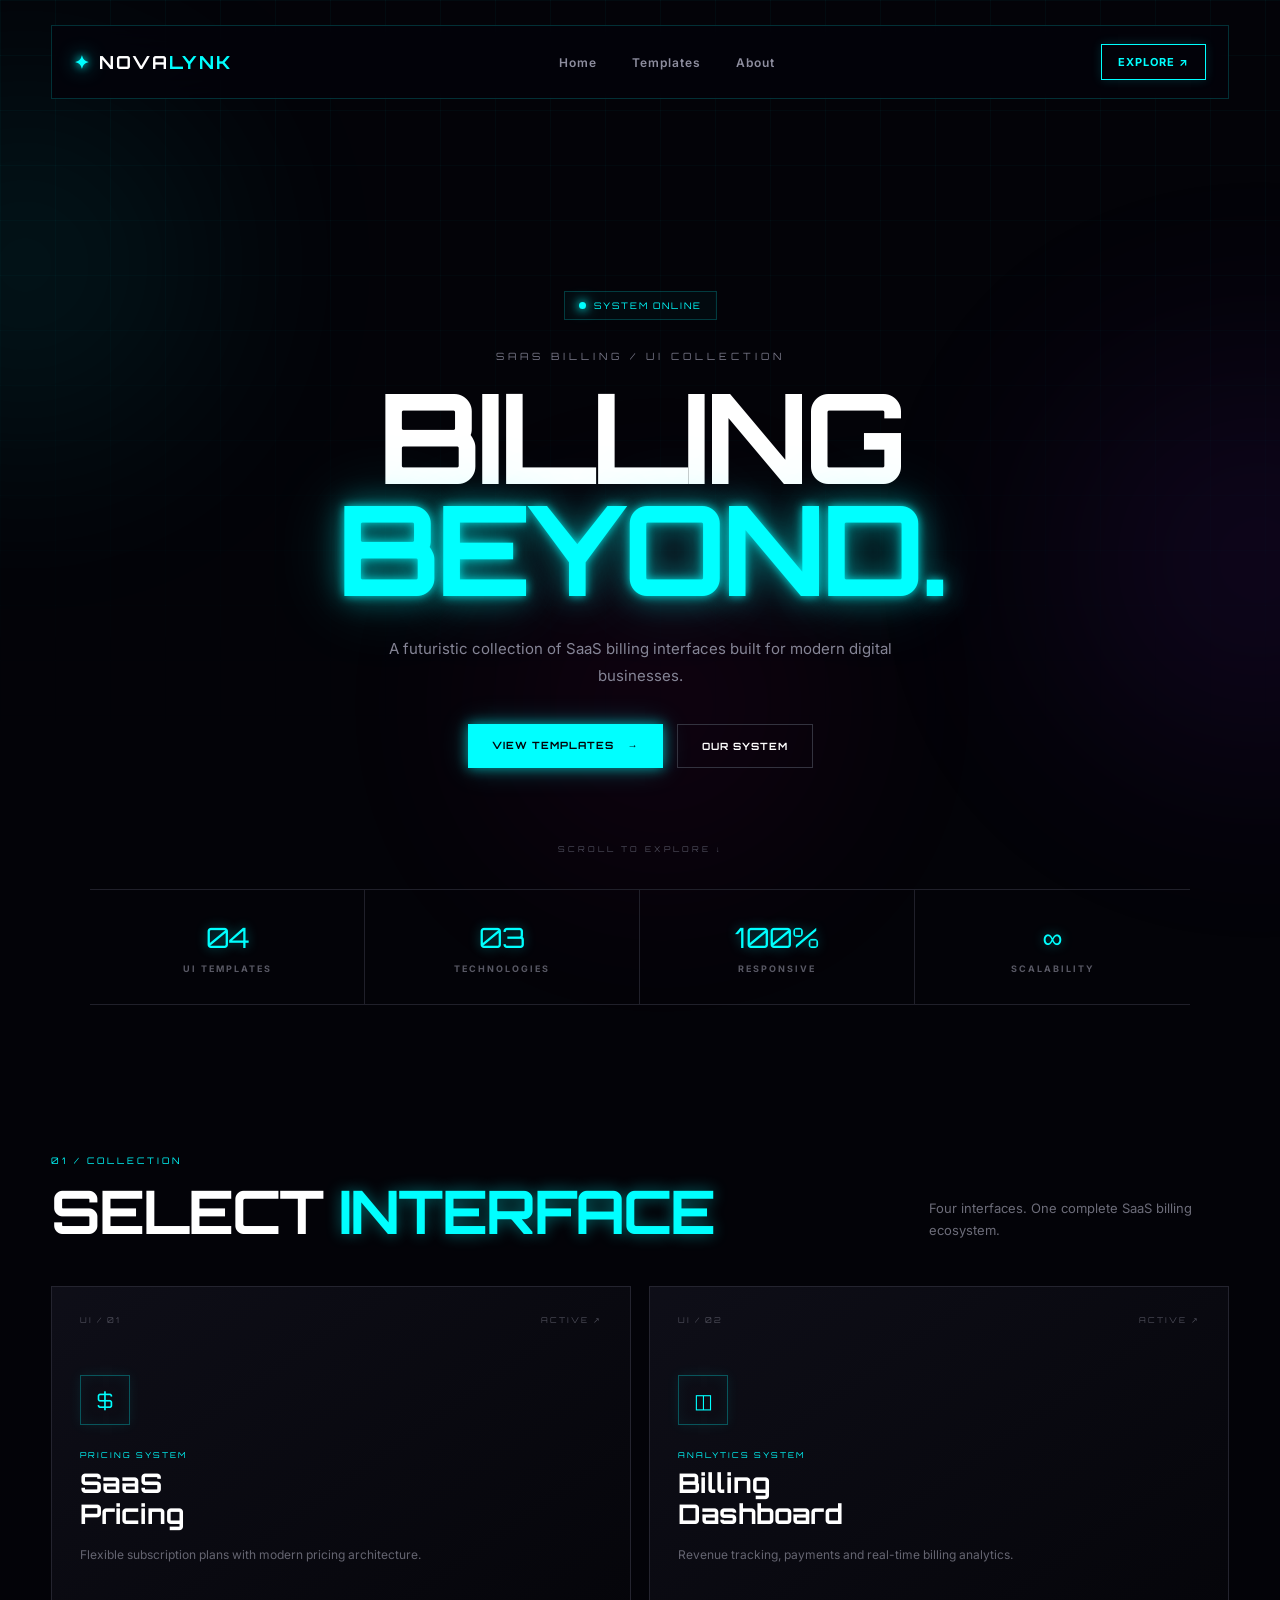
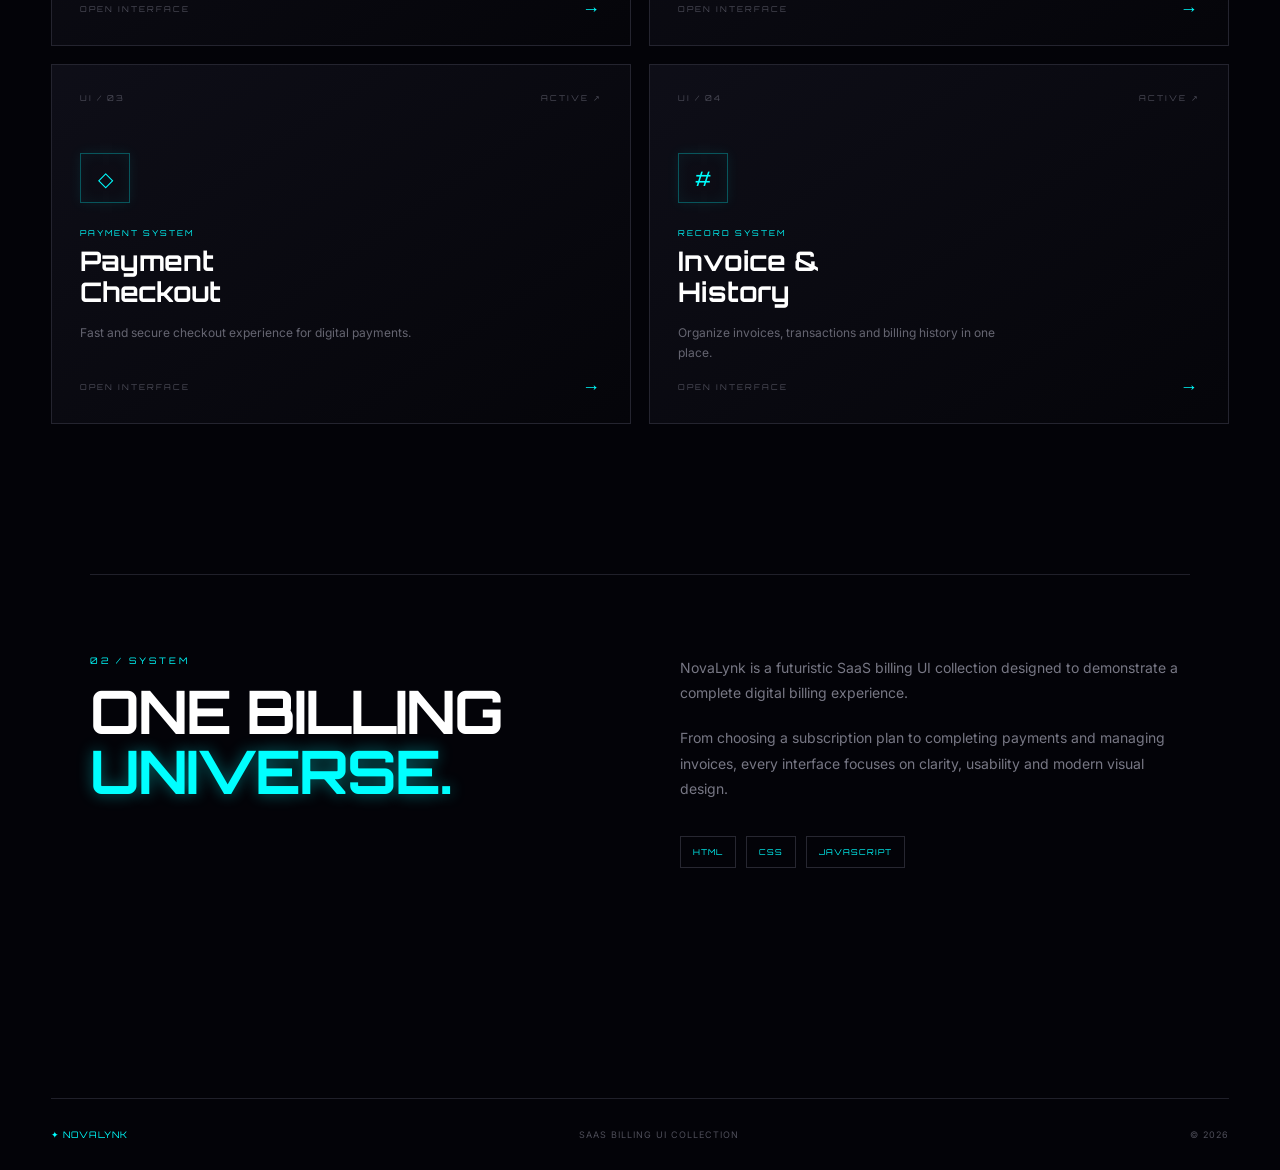
==== index.html @ b2423972 "Add SaaS Billing UI Collection" ====
<!DOCTYPE html>
<html lang="en">
<head>
    <meta charset="UTF-8">
    <meta name="viewport" content="width=device-width, initial-scale=1.0">

    <title>NovaLynk | Neon SaaS Billing</title>

    <link rel="preconnect" href="https://fonts.googleapis.com">
    <link rel="preconnect" href="https://fonts.gstatic.com" crossorigin>

    <link href="https://fonts.googleapis.com/css2?family=Orbitron:wght@400;500;600;700;800&family=Inter:wght@400;500;600;700;800&display=swap" rel="stylesheet">

    <link rel="stylesheet" href="style.css">
</head>

<body>

    <!-- Neon Background -->
    <div class="grid-background"></div>
    <div class="glow glow-one"></div>
    <div class="glow glow-two"></div>
    <div class="glow glow-three"></div>


    <!-- NAVBAR -->
    <header class="navbar">

        <a href="#" class="logo">
            <span class="logo-symbol">✦</span>
            NOVA<span>LYNK</span>
        </a>

        <nav>
            <a href="#home">Home</a>
            <a href="#templates">Templates</a>
            <a href="#about">About</a>
        </nav>

        <a href="#templates" class="nav-btn">
            EXPLORE <span>↗</span>
        </a>

    </header>


    <!-- HERO -->
    <main>

        <section class="hero" id="home">

            <div class="status">
                <span class="status-dot"></span>
                SYSTEM ONLINE
            </div>

            <p class="mini-title">
                SAAS BILLING / UI COLLECTION
            </p>

            <h1>
                BILLING
                <span>BEYOND.</span>
            </h1>

            <p class="hero-description">
                A futuristic collection of SaaS billing interfaces
                built for modern digital businesses.
            </p>

            <div class="hero-actions">

                <a href="#templates" class="neon-btn">
                    VIEW TEMPLATES
                    <span>→</span>
                </a>

                <a href="#about" class="outline-btn">
                    OUR SYSTEM
                </a>

            </div>

            <div class="scroll-text">
                SCROLL TO EXPLORE ↓
            </div>

        </section>


        <!-- STATS -->
        <section class="stats">

            <div class="stat">
                <div class="stat-number">04</div>
                <div class="stat-label">UI TEMPLATES</div>
            </div>

            <div class="stat">
                <div class="stat-number">03</div>
                <div class="stat-label">TECHNOLOGIES</div>
            </div>

            <div class="stat">
                <div class="stat-number">100%</div>
                <div class="stat-label">RESPONSIVE</div>
            </div>

            <div class="stat">
                <div class="stat-number">∞</div>
                <div class="stat-label">SCALABILITY</div>
            </div>

        </section>


        <!-- TEMPLATES -->
        <section class="templates" id="templates">

            <div class="section-top">

                <div>
                    <p class="section-number">01 / COLLECTION</p>

                    <h2>
                        SELECT
                        <span>INTERFACE</span>
                    </h2>
                </div>

                <p class="section-description">
                    Four interfaces. One complete SaaS billing ecosystem.
                </p>

            </div>


            <div class="template-grid">


                <!-- CARD 1 -->
                <a href="SaaS-Pricing/index.html" class="template-card">

                    <div class="card-top">
                        <span>UI / 01</span>
                        <span>ACTIVE ↗</span>
                    </div>

                    <div class="card-icon">
                        $
                    </div>

                    <p class="card-category">
                        PRICING SYSTEM
                    </p>

                    <h3>
                        SaaS
                        <br>
                        Pricing
                    </h3>

                    <p class="card-description">
                        Flexible subscription plans with
                        modern pricing architecture.
                    </p>

                    <div class="card-bottom">
                        <span>OPEN INTERFACE</span>
                        <strong>→</strong>
                    </div>

                </a>


                <!-- CARD 2 -->
                <a href="Billing-Dashboard/index.html" class="template-card">

                    <div class="card-top">
                        <span>UI / 02</span>
                        <span>ACTIVE ↗</span>
                    </div>

                    <div class="card-icon">
                        ◫
                    </div>

                    <p class="card-category">
                        ANALYTICS SYSTEM
                    </p>

                    <h3>
                        Billing
                        <br>
                        Dashboard
                    </h3>

                    <p class="card-description">
                        Revenue tracking, payments and
                        real-time billing analytics.
                    </p>

                    <div class="card-bottom">
                        <span>OPEN INTERFACE</span>
                        <strong>→</strong>
                    </div>

                </a>


                <!-- CARD 3 -->
                <a href="Payment-Checkout/index.html" class="template-card">

                    <div class="card-top">
                        <span>UI / 03</span>
                        <span>ACTIVE ↗</span>
                    </div>

                    <div class="card-icon">
                        ◇
                    </div>

                    <p class="card-category">
                        PAYMENT SYSTEM
                    </p>

                    <h3>
                        Payment
                        <br>
                        Checkout
                    </h3>

                    <p class="card-description">
                        Fast and secure checkout experience
                        for digital payments.
                    </p>

                    <div class="card-bottom">
                        <span>OPEN INTERFACE</span>
                        <strong>→</strong>
                    </div>

                </a>


                <!-- CARD 4 -->
                <a href="Invoices-Billing-History/index.html" class="template-card">

                    <div class="card-top">
                        <span>UI / 04</span>
                        <span>ACTIVE ↗</span>
                    </div>

                    <div class="card-icon">
                        #
                    </div>

                    <p class="card-category">
                        RECORD SYSTEM
                    </p>

                    <h3>
                        Invoice &
                        <br>
                        History
                    </h3>

                    <p class="card-description">
                        Organize invoices, transactions and
                        billing history in one place.
                    </p>

                    <div class="card-bottom">
                        <span>OPEN INTERFACE</span>
                        <strong>→</strong>
                    </div>

                </a>

            </div>

        </section>


        <!-- ABOUT -->
        <section class="about" id="about">

            <div class="about-left">

                <p class="section-number">
                    02 / SYSTEM
                </p>

                <h2>
                    ONE BILLING
                    <span>UNIVERSE.</span>
                </h2>

            </div>

            <div class="about-right">

                <p>
                    NovaLynk is a futuristic SaaS billing UI collection
                    designed to demonstrate a complete digital billing
                    experience.
                </p>

                <p>
                    From choosing a subscription plan to completing
                    payments and managing invoices, every interface
                    focuses on clarity, usability and modern visual design.
                </p>

                <div class="tech-list">
                    <span>HTML</span>
                    <span>CSS</span>
                    <span>JAVASCRIPT</span>
                </div>

            </div>

        </section>

    </main>


    <!-- FOOTER -->
    <footer>

        <div class="footer-logo">
            ✦ NOVALYNK
        </div>

        <p>
            SAAS BILLING UI COLLECTION
        </p>

        <p>
            © 2026
        </p>

    </footer>


    <script src="script.js"></script>

</body>
</html>
---- style.css ----
* {
    margin: 0;
    padding: 0;
    box-sizing: border-box;
}

html {
    scroll-behavior: smooth;
}

body {
    background: #030308;
    color: #ffffff;
    font-family: "Inter", sans-serif;
    overflow-x: hidden;
}


/* =========================
   BACKGROUND
========================= */

.grid-background {
    position: fixed;
    inset: 0;
    z-index: -5;

    background-image:
        linear-gradient(rgba(0, 255, 255, 0.035) 1px, transparent 1px),
        linear-gradient(90deg, rgba(0, 255, 255, 0.035) 1px, transparent 1px);

    background-size: 55px 55px;

    mask-image: linear-gradient(
        to bottom,
        black 0%,
        transparent 85%
    );
}

.glow {
    position: fixed;
    border-radius: 50%;
    filter: blur(120px);
    z-index: -4;
    pointer-events: none;
}

.glow-one {
    width: 350px;
    height: 350px;
    background: #00ffff;
    opacity: 0.09;
    top: 10%;
    left: -150px;
}

.glow-two {
    width: 400px;
    height: 400px;
    background: #8a2be2;
    opacity: 0.10;
    top: 40%;
    right: -180px;
}

.glow-three {
    width: 300px;
    height: 300px;
    background: #ff00aa;
    opacity: 0.08;
    bottom: 5%;
    left: 40%;
}


/* =========================
   NAVBAR
========================= */

.navbar {
    width: 92%;
    max-width: 1250px;
    margin: 25px auto;

    display: flex;
    justify-content: space-between;
    align-items: center;

    padding: 18px 22px;

    border: 1px solid rgba(0, 255, 255, 0.18);
    background: rgba(3, 3, 10, 0.82);

    backdrop-filter: blur(20px);

    position: relative;
    z-index: 10;
}

.logo {
    text-decoration: none;
    color: white;

    font-family: "Orbitron", sans-serif;
    font-size: 18px;
    font-weight: 700;
    letter-spacing: 2px;
}

.logo-symbol {
    color: #00ffff;
    text-shadow:
        0 0 8px #00ffff,
        0 0 20px #00ffff;
}

.logo > span:last-child {
    color: #00ffff;
}

nav {
    display: flex;
    gap: 35px;
}

nav a {
    color: #8e8e9f;
    text-decoration: none;

    font-size: 12px;
    font-weight: 600;

    letter-spacing: 1px;

    transition: 0.3s;
}

nav a:hover {
    color: #00ffff;
    text-shadow: 0 0 10px #00ffff;
}

.nav-btn {
    text-decoration: none;

    color: #00ffff;

    border: 1px solid #00ffff;

    padding: 10px 16px;

    font-size: 11px;
    font-weight: 700;
    letter-spacing: 1px;

    box-shadow:
        0 0 10px rgba(0,255,255,0.15);

    transition: 0.3s;
}

.nav-btn:hover {
    background: #00ffff;
    color: #030308;

    box-shadow:
        0 0 15px #00ffff,
        0 0 35px rgba(0,255,255,0.5);
}


/* =========================
   HERO
========================= */

.hero {
    min-height: 720px;

    width: 92%;
    max-width: 1200px;

    margin: 70px auto 0;

    display: flex;
    flex-direction: column;
    align-items: center;
    justify-content: center;

    text-align: center;

    position: relative;
}

.status {
    display: inline-flex;
    align-items: center;
    gap: 8px;

    border: 1px solid rgba(0,255,255,0.2);

    padding: 8px 14px;

    color: #00ffff;

    font-family: "Orbitron", sans-serif;
    font-size: 9px;
    letter-spacing: 2px;

    background: rgba(0,255,255,0.03);
}

.status-dot {
    width: 7px;
    height: 7px;

    background: #00ffff;

    border-radius: 50%;

    box-shadow:
        0 0 8px #00ffff,
        0 0 15px #00ffff;

    animation: pulse 1.5s infinite;
}

@keyframes pulse {
    0%, 100% {
        opacity: 1;
    }

    50% {
        opacity: 0.3;
    }
}

.mini-title {
    margin-top: 30px;

    color: #777787;

    font-family: "Orbitron", sans-serif;

    font-size: 10px;
    letter-spacing: 4px;
}

.hero h1 {
    margin-top: 18px;

    font-family: "Orbitron", sans-serif;

    font-size: clamp(55px, 10vw, 125px);

    line-height: 0.9;

    letter-spacing: -5px;
}

.hero h1 span {
    display: block;

    color: #00ffff;

    text-shadow:
        0 0 10px rgba(0,255,255,0.8),
        0 0 30px rgba(0,255,255,0.5),
        0 0 70px rgba(0,255,255,0.25);
}

.hero-description {
    max-width: 570px;

    margin-top: 30px;

    color: #858596;

    font-size: 15px;
    line-height: 1.8;
}

.hero-actions {
    display: flex;
    gap: 14px;

    margin-top: 35px;
}

.neon-btn,
.outline-btn {
    text-decoration: none;

    padding: 15px 24px;

    font-family: "Orbitron", sans-serif;

    font-size: 10px;
    font-weight: 700;

    letter-spacing: 1px;

    transition: 0.3s;
}

.neon-btn {
    background: #00ffff;
    color: #030308;

    box-shadow:
        0 0 12px rgba(0,255,255,0.6),
        0 0 30px rgba(0,255,255,0.2);
}

.neon-btn:hover {
    box-shadow:
        0 0 20px #00ffff,
        0 0 50px rgba(0,255,255,0.5);

    transform: translateY(-3px);
}

.neon-btn span {
    margin-left: 10px;
}

.outline-btn {
    color: #ffffff;

    border: 1px solid #33333f;
}

.outline-btn:hover {
    border-color: #ff00aa;
    color: #ff00aa;

    box-shadow:
        0 0 15px rgba(255,0,170,0.2);
}

.scroll-text {
    position: absolute;
    bottom: 35px;

    color: #4d4d5b;

    font-family: "Orbitron", sans-serif;

    font-size: 8px;
    letter-spacing: 3px;
}


/* =========================
   STATS
========================= */

.stats {
    width: 92%;
    max-width: 1100px;

    margin: auto;

    display: grid;
    grid-template-columns: repeat(4, 1fr);

    border-top: 1px solid #20202a;
    border-bottom: 1px solid #20202a;
}

.stat {
    padding: 30px 15px;

    text-align: center;

    border-right: 1px solid #20202a;
}

.stat:last-child {
    border-right: none;
}

.stat-number {
    font-family: "Orbitron", sans-serif;

    font-size: 28px;

    color: #00ffff;

    text-shadow: 0 0 12px rgba(0,255,255,0.4);
}

.stat-label {
    margin-top: 8px;

    color: #595965;

    font-size: 9px;
    font-weight: 700;

    letter-spacing: 2px;
}


/* =========================
   TEMPLATES
========================= */

.templates {
    width: 92%;
    max-width: 1200px;

    margin: 150px auto;
}

.section-top {
    display: flex;
    justify-content: space-between;
    align-items: end;

    margin-bottom: 45px;
}

.section-number {
    color: #00ffff;

    font-family: "Orbitron", sans-serif;

    font-size: 9px;
    letter-spacing: 3px;

    margin-bottom: 15px;
}

.section-top h2,
.about h2 {
    font-family: "Orbitron", sans-serif;

    font-size: clamp(35px, 5vw, 60px);

    line-height: 1;

    letter-spacing: -2px;
}

.section-top h2 span,
.about h2 span {
    color: #00ffff;

    text-shadow:
        0 0 15px rgba(0,255,255,0.4);
}

.section-description {
    max-width: 300px;

    color: #6c6c79;

    font-size: 13px;
    line-height: 1.7;
}


/* =========================
   TEMPLATE CARDS
========================= */

.template-grid {
    display: grid;

    grid-template-columns: repeat(2, 1fr);

    gap: 18px;
}

.template-card {
    min-height: 360px;

    padding: 28px;

    position: relative;

    text-decoration: none;

    color: white;

    border: 1px solid #24242f;

    background:
        linear-gradient(
            145deg,
            rgba(15,15,25,0.95),
            rgba(5,5,10,0.95)
        );

    overflow: hidden;

    transition: 0.4s;
}

.template-card::after {
    content: "";

    position: absolute;

    left: 0;
    bottom: 0;

    width: 100%;
    height: 2px;

    background: #00ffff;

    box-shadow: 0 0 15px #00ffff;

    transform: scaleX(0);

    transform-origin: left;

    transition: 0.4s;
}

.template-card:hover {
    border-color: rgba(0,255,255,0.5);

    transform: translateY(-7px);

    box-shadow:
        0 15px 50px rgba(0,0,0,0.5),
        0 0 25px rgba(0,255,255,0.08);
}

.template-card:hover::after {
    transform: scaleX(1);
}

.card-top {
    display: flex;
    justify-content: space-between;

    color: #4d4d59;

    font-family: "Orbitron", sans-serif;

    font-size: 8px;
    letter-spacing: 2px;
}

.card-icon {
    margin-top: 50px;

    width: 50px;
    height: 50px;

    display: flex;
    align-items: center;
    justify-content: center;

    border: 1px solid rgba(0,255,255,0.3);

    color: #00ffff;

    font-family: "Orbitron", sans-serif;
    font-size: 20px;

    box-shadow:
        inset 0 0 15px rgba(0,255,255,0.05),
        0 0 12px rgba(0,255,255,0.08);
}

.card-category {
    margin-top: 25px;

    color: #00ffff;

    font-family: "Orbitron", sans-serif;

    font-size: 8px;
    letter-spacing: 2px;
}

.template-card h3 {
    margin-top: 8px;

    font-family: "Orbitron", sans-serif;

    font-size: 27px;

    line-height: 1.15;
}

.card-description {
    max-width: 350px;

    margin-top: 15px;

    color: #656571;

    font-size: 12px;

    line-height: 1.7;
}

.card-bottom {
    position: absolute;

    left: 28px;
    right: 28px;
    bottom: 25px;

    display: flex;
    justify-content: space-between;
    align-items: center;

    color: #4d4d59;

    font-family: "Orbitron", sans-serif;

    font-size: 8px;

    letter-spacing: 2px;
}

.card-bottom strong {
    color: #00ffff;

    font-size: 18px;

    transition: 0.3s;
}

.template-card:hover .card-bottom strong {
    transform: translateX(8px);

    text-shadow:
        0 0 10px #00ffff;
}


/* =========================
   ABOUT
========================= */

.about {
    width: 92%;
    max-width: 1100px;

    margin: 150px auto;

    padding: 80px 0;

    border-top: 1px solid #20202a;

    display: grid;

    grid-template-columns: 1fr 1fr;

    gap: 80px;
}

.about-right {
    color: #777784;

    font-size: 14px;

    line-height: 1.8;
}

.about-right p + p {
    margin-top: 20px;
}

.tech-list {
    display: flex;
    gap: 10px;

    margin-top: 35px;
}

.tech-list span {
    padding: 8px 12px;

    border: 1px solid #272731;

    color: #00ffff;

    font-family: "Orbitron", sans-serif;

    font-size: 8px;
    letter-spacing: 1px;
}


/* =========================
   FOOTER
========================= */

footer {
    width: 92%;
    max-width: 1200px;

    margin: auto;

    padding: 30px 0;

    border-top: 1px solid #20202a;

    display: flex;
    justify-content: space-between;
    align-items: center;

    color: #4e4e59;

    font-size: 9px;

    letter-spacing: 1px;
}

.footer-logo {
    color: #00ffff;

    font-family: "Orbitron", sans-serif;
}


/* =========================
   RESPONSIVE
========================= */

@media (max-width: 800px) {

    nav {
        display: none;
    }

    .navbar {
        width: 94%;
    }

    .hero {
        min-height: 650px;
    }

    .hero h1 {
        letter-spacing: -3px;
    }

    .stats {
        grid-template-columns: repeat(2, 1fr);
    }

    .stat:nth-child(2) {
        border-right: none;
    }

    .stat:nth-child(3),
    .stat:nth-child(4) {
        border-top: 1px solid #20202a;
    }

    .template-grid {
        grid-template-columns: 1fr;
    }

    .section-top {
        display: block;
    }

    .section-description {
        margin-top: 20px;
    }

    .about {
        grid-template-columns: 1fr;

        gap: 40px;
    }

    footer {
        flex-direction: column;
        gap: 15px;

        text-align: center;
    }
}


@media (max-width: 500px) {

    .nav-btn {
        display: none;
    }

    .hero h1 {
        font-size: 55px;
    }

    .hero-actions {
        flex-direction: column;
        width: 100%;
        max-width: 280px;
    }

    .neon-btn,
    .outline-btn {
        text-align: center;
    }

    .stats {
        grid-template-columns: 1fr 1fr;
    }

    .stat-number {
        font-size: 22px;
    }

    .template-card {
        min-height: 340px;
    }
}
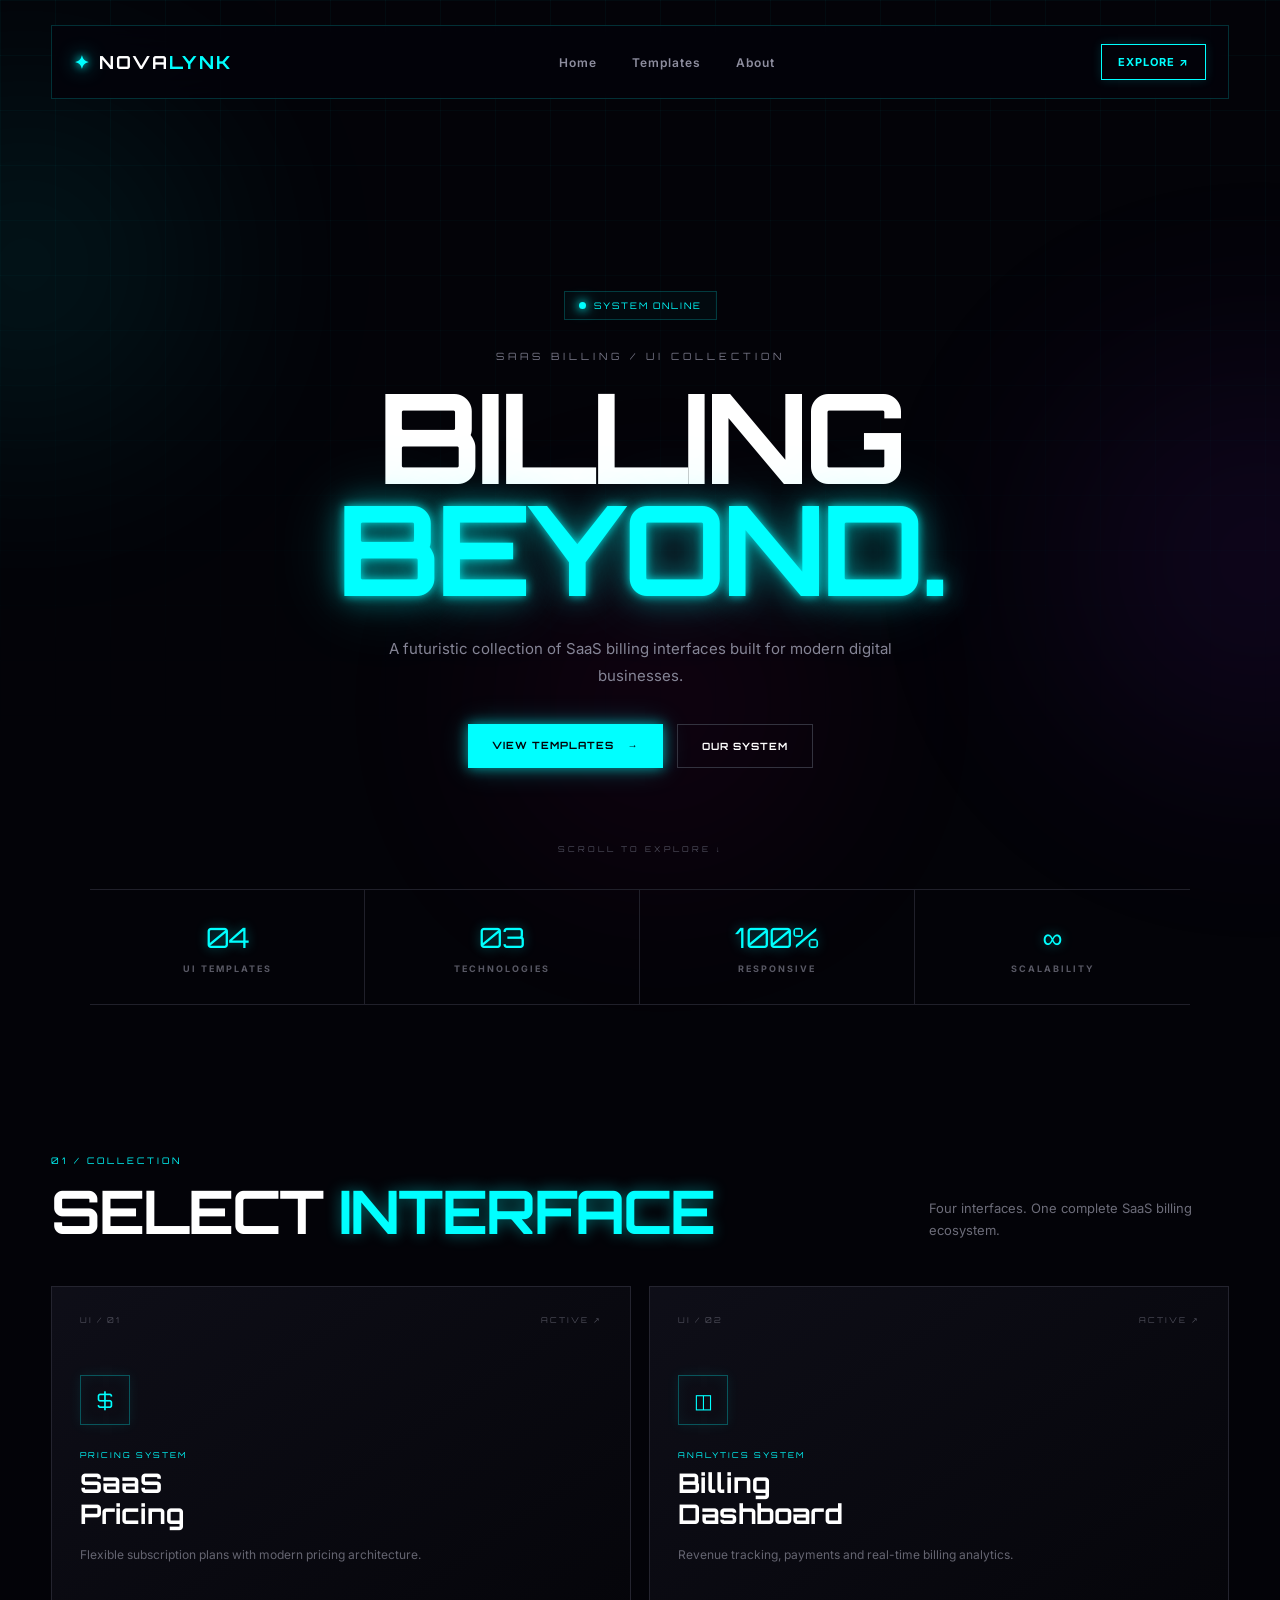
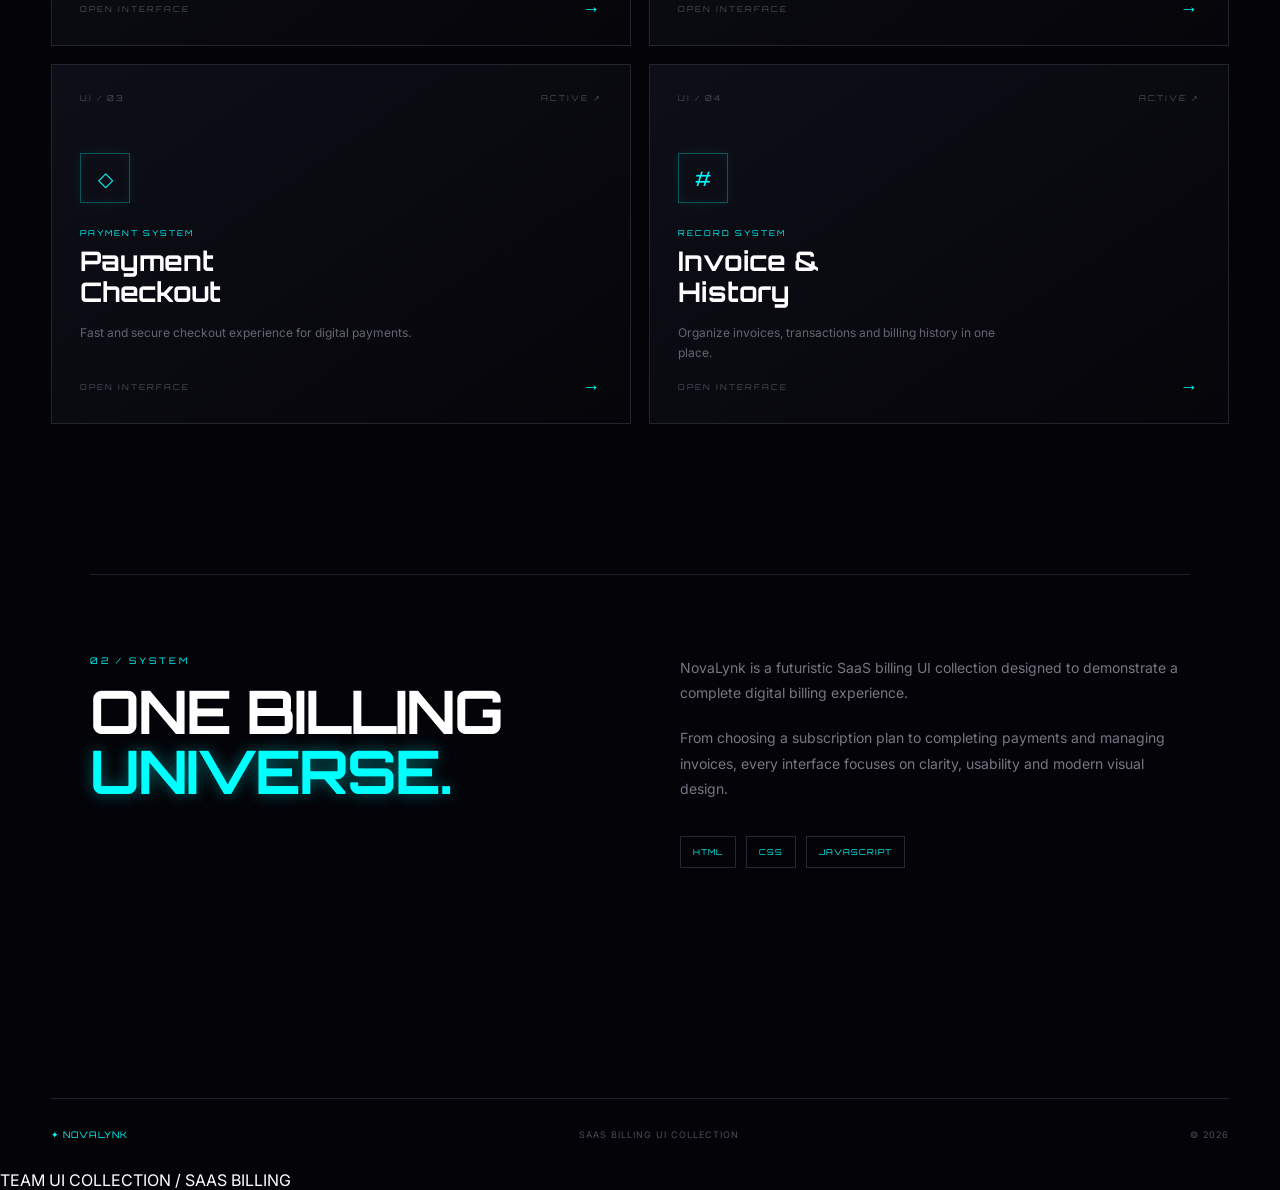
==== commit 5b411938: "Update SaaS billing dashboard" ====
--- a/index.html
+++ b/index.html
@@ -346,4 +346,7 @@
     <script src="script.js"></script>
 
 </body>
-</html>+</html>
+<span>
+    TEAM UI COLLECTION / SAAS BILLING
+</span>
